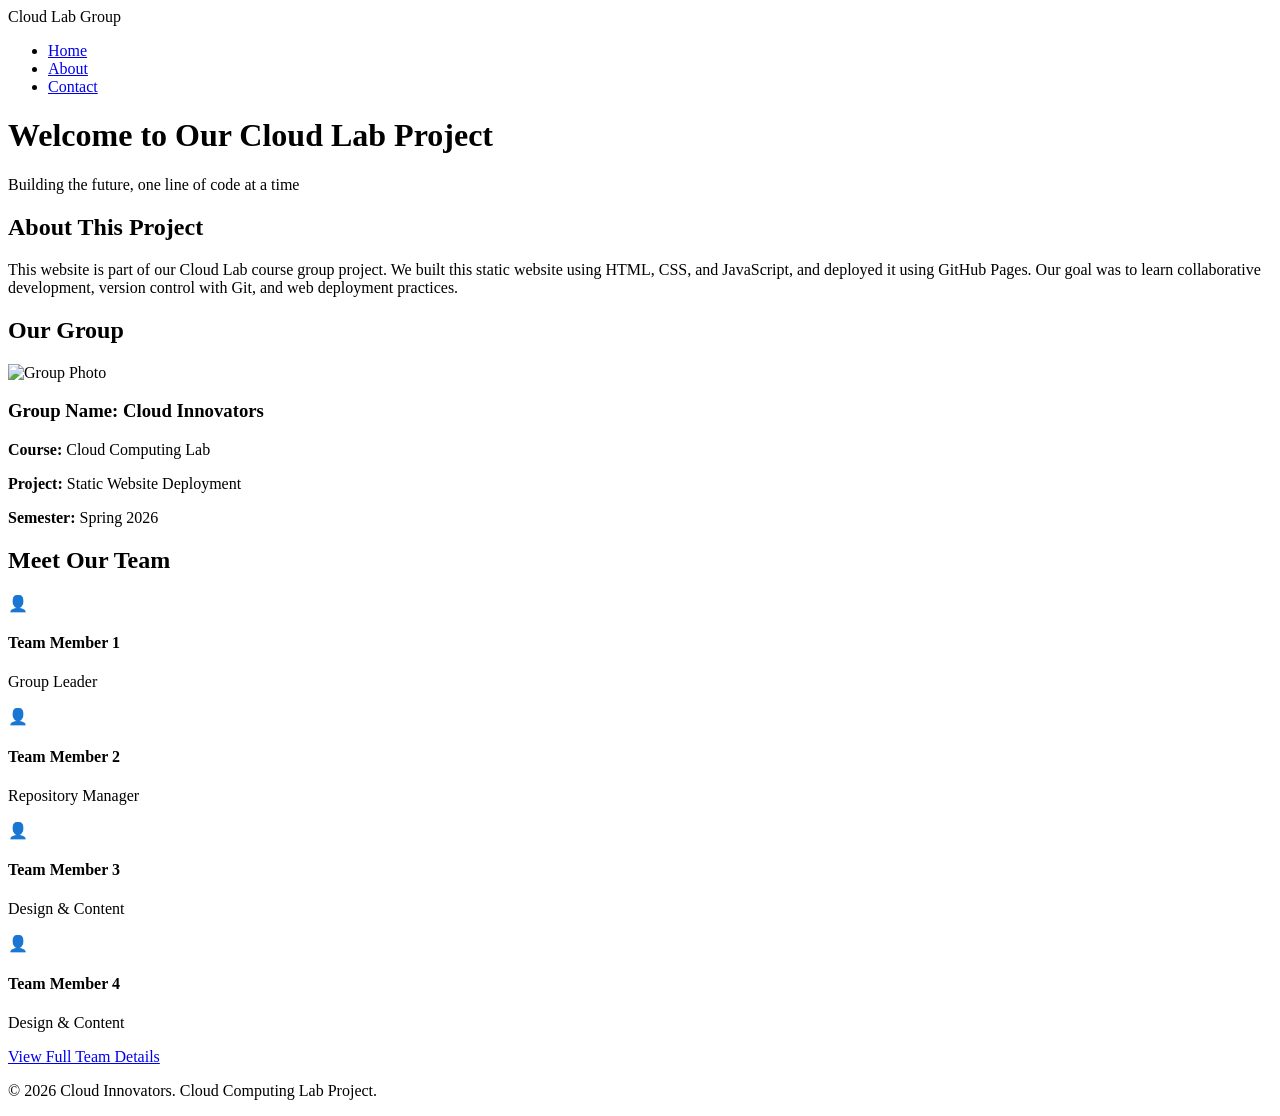
==== index.html @ 846808b0 "Add Home page" ====
<!-- index.html - Home Page -->
<!DOCTYPE html>
<html lang="en">
<head>
    <meta charset="UTF-8">
    <meta name="viewport" content="width=device-width, initial-scale=1.0">
    <title>Cloud Lab Group Project - Home</title>
    <link rel="stylesheet" href="style.css">
</head>
<body>
    <nav class="navbar">
        <div class="nav-brand">Cloud Lab Group</div>
        <ul class="nav-links">
            <li><a href="index.html" class="active">Home</a></li>
            <li><a href="about.html">About</a></li>
            <li><a href="contact.html">Contact</a></li>
        </ul>
    </nav>

    <header class="hero">
        <div class="hero-content">
            <h1>Welcome to Our Cloud Lab Project</h1>
            <p class="subtitle">Building the future, one line of code at a time</p>
        </div>
    </header>

    <main class="container">
        <section class="project-info">
            <h2>About This Project</h2>
            <p>This website is part of our Cloud Lab course group project. We built this static website using HTML, CSS, and JavaScript, and deployed it using GitHub Pages. Our goal was to learn collaborative development, version control with Git, and web deployment practices.</p>
        </section>

        <section class="group-info">
            <h2>Our Group</h2>
            <div class="group-card">
                <img src="images/group-photo.jpg" alt="Group Photo" class="group-image">
                <div class="group-details">
                    <h3>Group Name: <span class="highlight">Cloud Innovators</span></h3>
                    <p><strong>Course:</strong> Cloud Computing Lab</p>
                    <p><strong>Project:</strong> Static Website Deployment</p>
                    <p><strong>Semester:</strong> Spring 2026</p>
                </div>
            </div>
        </section>

        <section class="members-preview">
            <h2>Meet Our Team</h2>
            <div class="members-grid">
                <div class="member-card">
                    <div class="member-avatar">👤</div>
                    <h4>Team Member 1</h4>
                    <p>Group Leader</p>
                </div>
                <div class="member-card">
                    <div class="member-avatar">👤</div>
                    <h4>Team Member 2</h4>
                    <p>Repository Manager</p>
                </div>
                <div class="member-card">
                    <div class="member-avatar">👤</div>
                    <h4>Team Member 3</h4>
                    <p>Design & Content</p>
                </div>
                <div class="member-card">
                    <div class="member-avatar">👤</div>
                    <h4>Team Member 4</h4>
                    <p>Design & Content</p>
                </div>
            </div>
            <a href="about.html" class="btn">View Full Team Details</a>
        </section>
    </main>

    <footer class="footer">
        <p>&copy; 2026 Cloud Innovators. Cloud Computing Lab Project.</p>
    </footer>
</body>
</html>
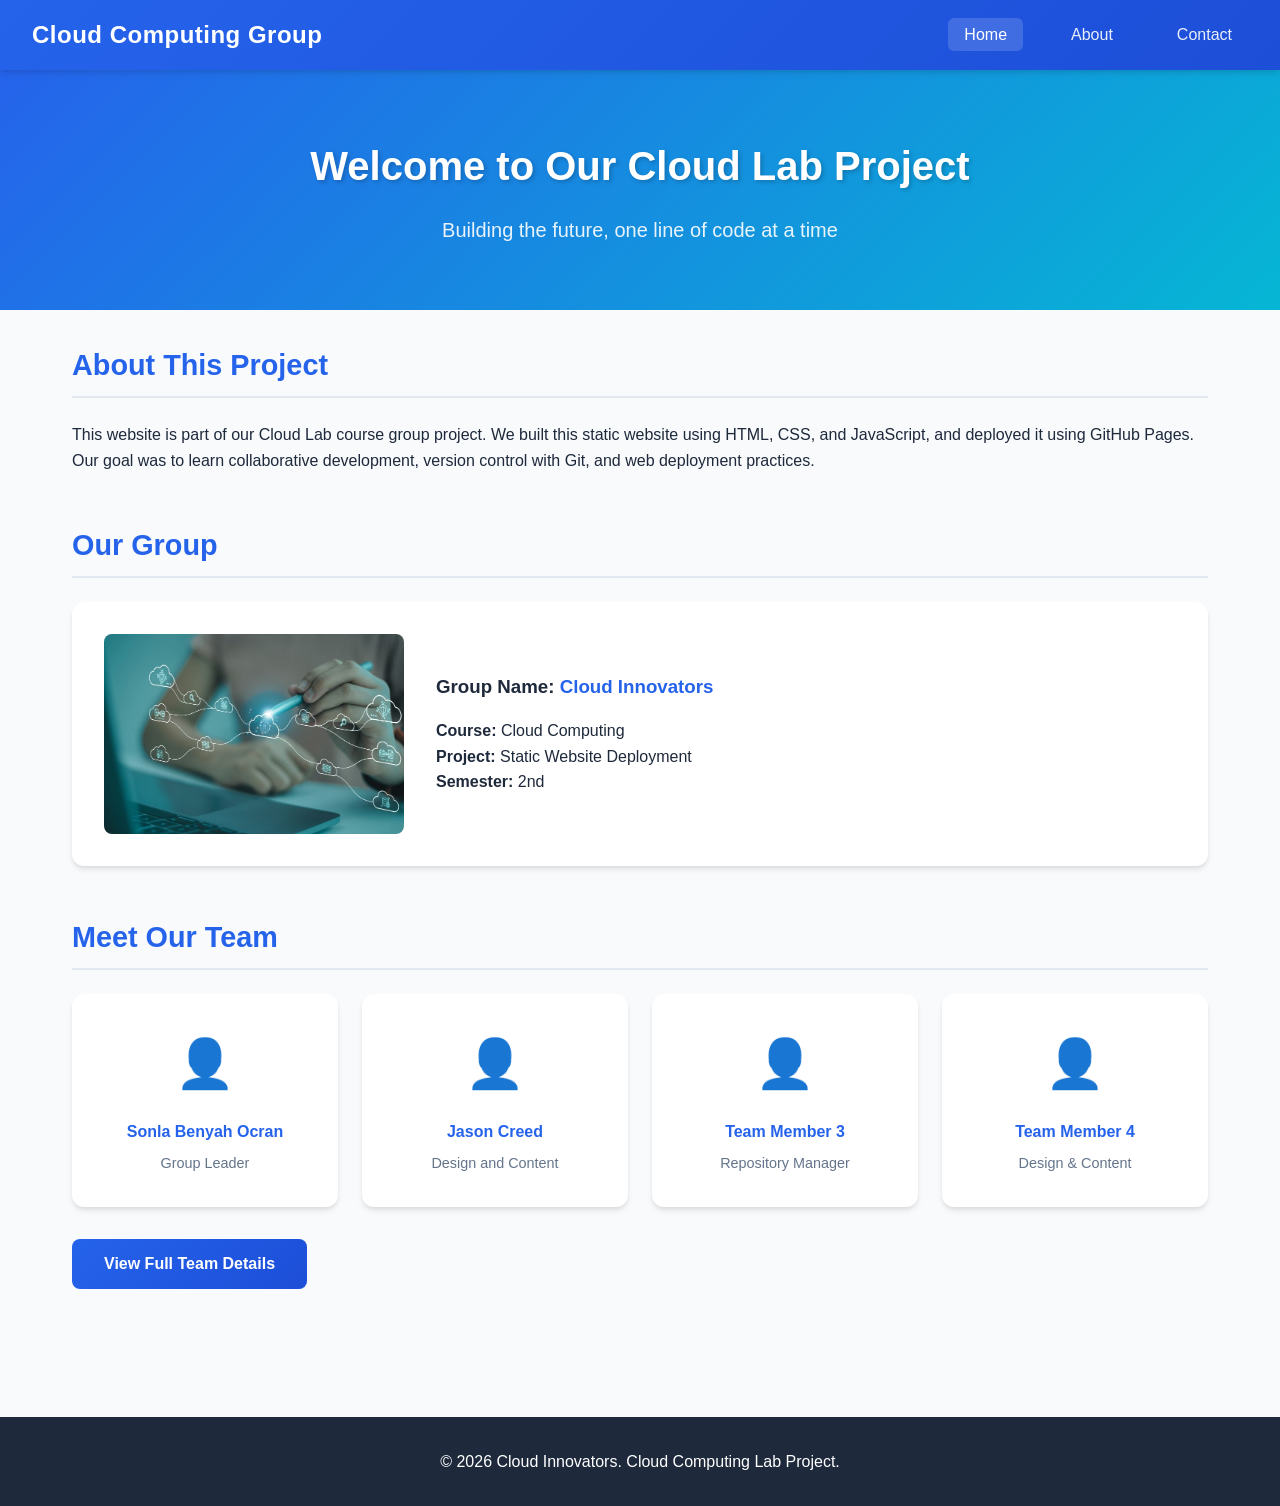
==== commit cb7a0ed9: "Update team and course details in index.html" ====
--- a/index.html
+++ b/index.html
@@ -9,7 +9,7 @@
 </head>
 <body>
     <nav class="navbar">
-        <div class="nav-brand">Cloud Lab Group</div>
+        <div class="nav-brand">Cloud Computing Group</div>
         <ul class="nav-links">
             <li><a href="index.html" class="active">Home</a></li>
             <li><a href="about.html">About</a></li>
@@ -36,9 +36,9 @@
                 <img src="images/group-photo.jpg" alt="Group Photo" class="group-image">
                 <div class="group-details">
                     <h3>Group Name: <span class="highlight">Cloud Innovators</span></h3>
-                    <p><strong>Course:</strong> Cloud Computing Lab</p>
+                    <p><strong>Course:</strong> Cloud Computing</p>
                     <p><strong>Project:</strong> Static Website Deployment</p>
-                    <p><strong>Semester:</strong> Spring 2026</p>
+                    <p><strong>Semester:</strong> 2nd </p>
                 </div>
             </div>
         </section>
@@ -48,18 +48,18 @@
             <div class="members-grid">
                 <div class="member-card">
                     <div class="member-avatar">👤</div>
-                    <h4>Team Member 1</h4>
+                    <h4>Sonla Benyah Ocran</h4>
                     <p>Group Leader</p>
                 </div>
                 <div class="member-card">
                     <div class="member-avatar">👤</div>
-                    <h4>Team Member 2</h4>
-                    <p>Repository Manager</p>
+                    <h4>Jason Creed</h4>
+                    <p>Design and Content</p>
                 </div>
                 <div class="member-card">
                     <div class="member-avatar">👤</div>
                     <h4>Team Member 3</h4>
-                    <p>Design & Content</p>
+                    <p>Repository Manager</p>
                 </div>
                 <div class="member-card">
                     <div class="member-avatar">👤</div>
--- a/style.css
+++ b/style.css
@@ -0,0 +1,441 @@
+/* style.css - Main Stylesheet */
+
+/* CSS Variables for easy customization */
+:root {
+    --primary-color: #2563eb;
+    --primary-dark: #1d4ed8;
+    --secondary-color: #64748b;
+    --accent-color: #06b6d4;
+    --bg-color: #f8fafc;
+    --card-bg: #ffffff;
+    --text-color: #1e293b;
+    --text-light: #64748b;
+    --border-color: #e2e8f0;
+    --shadow: 0 4px 6px -1px rgba(0, 0, 0, 0.1), 0 2px 4px -1px rgba(0, 0, 0, 0.06);
+    --shadow-lg: 0 10px 15px -3px rgba(0, 0, 0, 0.1), 0 4px 6px -2px rgba(0, 0, 0, 0.05);
+}
+
+/* Reset and Base Styles */
+* {
+    margin: 0;
+    padding: 0;
+    box-sizing: border-box;
+}
+
+body {
+    font-family: 'Segoe UI', Tahoma, Geneva, Verdana, sans-serif;
+    line-height: 1.6;
+    color: var(--text-color);
+    background-color: var(--bg-color);
+}
+
+/* Navigation */
+.navbar {
+    background: linear-gradient(135deg, var(--primary-color), var(--primary-dark));
+    padding: 1rem 2rem;
+    display: flex;
+    justify-content: space-between;
+    align-items: center;
+    box-shadow: var(--shadow);
+    position: sticky;
+    top: 0;
+    z-index: 100;
+}
+
+.nav-brand {
+    color: white;
+    font-size: 1.5rem;
+    font-weight: bold;
+    letter-spacing: 0.5px;
+}
+
+.nav-links {
+    display: flex;
+    list-style: none;
+    gap: 2rem;
+}
+
+.nav-links a {
+    color: rgba(255, 255, 255, 0.9);
+    text-decoration: none;
+    font-weight: 500;
+    padding: 0.5rem 1rem;
+    border-radius: 0.375rem;
+    transition: all 0.3s ease;
+}
+
+.nav-links a:hover,
+.nav-links a.active {
+    color: white;
+    background-color: rgba(255, 255, 255, 0.15);
+}
+
+/* Hero Section */
+.hero {
+    background: linear-gradient(135deg, var(--primary-color), var(--accent-color));
+    color: white;
+    padding: 4rem 2rem;
+    text-align: center;
+}
+
+.hero h1 {
+    font-size: 2.5rem;
+    margin-bottom: 1rem;
+    text-shadow: 2px 2px 4px rgba(0, 0, 0, 0.2);
+}
+
+.subtitle {
+    font-size: 1.25rem;
+    opacity: 0.9;
+}
+
+/* Main Container */
+.container {
+    max-width: 1200px;
+    margin: 0 auto;
+    padding: 2rem;
+}
+
+/* Page Title */
+.page-title {
+    text-align: center;
+    font-size: 2.5rem;
+    color: var(--primary-color);
+    margin-bottom: 2rem;
+    padding-bottom: 1rem;
+    border-bottom: 3px solid var(--accent-color);
+    display: inline-block;
+    width: 100%;
+}
+
+/* Sections */
+section {
+    margin-bottom: 3rem;
+}
+
+section h2 {
+    color: var(--primary-color);
+    font-size: 1.8rem;
+    margin-bottom: 1.5rem;
+    padding-bottom: 0.5rem;
+    border-bottom: 2px solid var(--border-color);
+}
+
+/* Cards */
+.group-card,
+.member-card,
+.info-box,
+.contact-item {
+    background: var(--card-bg);
+    border-radius: 0.75rem;
+    box-shadow: var(--shadow);
+    overflow: hidden;
+}
+
+/* Group Info on Home */
+.group-card {
+    display: flex;
+    gap: 2rem;
+    padding: 2rem;
+    align-items: center;
+}
+
+.group-image {
+    width: 300px;
+    height: 200px;
+    object-fit: cover;
+    border-radius: 0.5rem;
+    background-color: var(--border-color);
+}
+
+.group-details h3 {
+    margin-bottom: 1rem;
+    color: var(--text-color);
+}
+
+.highlight {
+    color: var(--primary-color);
+}
+
+/* Members Grid */
+.members-grid {
+    display: grid;
+    grid-template-columns: repeat(auto-fit, minmax(200px, 1fr));
+    gap: 1.5rem;
+    margin-bottom: 2rem;
+}
+
+.member-card {
+    padding: 2rem;
+    text-align: center;
+    transition: transform 0.3s ease, box-shadow 0.3s ease;
+}
+
+.member-card:hover {
+    transform: translateY(-5px);
+    box-shadow: var(--shadow-lg);
+}
+
+.member-avatar {
+    font-size: 3rem;
+    margin-bottom: 1rem;
+}
+
+.member-card h4 {
+    color: var(--primary-color);
+    margin-bottom: 0.5rem;
+}
+
+.member-card p {
+    color: var(--text-light);
+    font-size: 0.9rem;
+}
+
+/* Buttons */
+.btn,
+.btn-submit {
+    display: inline-block;
+    background: linear-gradient(135deg, var(--primary-color), var(--primary-dark));
+    color: white;
+    padding: 0.75rem 2rem;
+    border-radius: 0.5rem;
+    text-decoration: none;
+    font-weight: 600;
+    border: none;
+    cursor: pointer;
+    transition: transform 0.2s ease, box-shadow 0.2s ease;
+}
+
+.btn:hover,
+.btn-submit:hover {
+    transform: translateY(-2px);
+    box-shadow: var(--shadow-lg);
+}
+
+/* About Page Specific */
+.info-box {
+    padding: 2rem;
+    margin-bottom: 2rem;
+}
+
+.info-box p {
+    margin-bottom: 0.75rem;
+    font-size: 1.1rem;
+}
+
+.info-box strong {
+    color: var(--primary-color);
+}
+
+.members-list {
+    display: flex;
+    flex-direction: column;
+    gap: 1.5rem;
+}
+
+.member-detail {
+    display: flex;
+    gap: 1.5rem;
+    background: var(--card-bg);
+    padding: 1.5rem;
+    border-radius: 0.75rem;
+    box-shadow: var(--shadow);
+    transition: transform 0.3s ease;
+}
+
+.member-detail:hover {
+    transform: translateX(10px);
+}
+
+.member-icon {
+    font-size: 2.5rem;
+    min-width: 60px;
+    display: flex;
+    align-items: center;
+    justify-content: center;
+}
+
+.member-info h3 {
+    color: var(--primary-color);
+    margin-bottom: 0.25rem;
+}
+
+.role {
+    color: var(--accent-color);
+    font-weight: 600;
+    margin-bottom: 0.5rem;
+    text-transform: uppercase;
+    font-size: 0.85rem;
+    letter-spacing: 0.5px;
+}
+
+.goals-list {
+    list-style: none;
+    padding: 0;
+}
+
+.goals-list li {
+    background: var(--card-bg);
+    padding: 1rem 1.5rem;
+    margin-bottom: 0.75rem;
+    border-radius: 0.5rem;
+    box-shadow: var(--shadow);
+    position: relative;
+    padding-left: 2.5rem;
+}
+
+.goals-list li::before {
+    content: "✓";
+    position: absolute;
+    left: 1rem;
+    color: var(--accent-color);
+    font-weight: bold;
+}
+
+/* Contact Page */
+.contact-grid {
+    display: grid;
+    grid-template-columns: 1fr 1fr;
+    gap: 3rem;
+}
+
+.contact-info h2,
+.contact-form-container h2 {
+    margin-bottom: 1.5rem;
+}
+
+.contact-details {
+    display: flex;
+    flex-direction: column;
+    gap: 1.5rem;
+    margin-top: 2rem;
+}
+
+.contact-item {
+    display: flex;
+    gap: 1rem;
+    padding: 1.5rem;
+    align-items: flex-start;
+}
+
+.contact-item .icon {
+    font-size: 1.5rem;
+    min-width: 40px;
+}
+
+.contact-item h4 {
+    color: var(--primary-color);
+    margin-bottom: 0.25rem;
+}
+
+.contact-item a {
+    color: var(--accent-color);
+    text-decoration: none;
+}
+
+.contact-item a:hover {
+    text-decoration: underline;
+}
+
+/* Contact Form */
+.contact-form {
+    background: var(--card-bg);
+    padding: 2rem;
+    border-radius: 0.75rem;
+    box-shadow: var(--shadow);
+}
+
+.form-group {
+    margin-bottom: 1.5rem;
+}
+
+.form-group label {
+    display: block;
+    margin-bottom: 0.5rem;
+    color: var(--text-color);
+    font-weight: 600;
+}
+
+.form-group input,
+.form-group textarea {
+    width: 100%;
+    padding: 0.75rem;
+    border: 2px solid var(--border-color);
+    border-radius: 0.5rem;
+    font-family: inherit;
+    font-size: 1rem;
+    transition: border-color 0.3s ease;
+}
+
+.form-group input:focus,
+.form-group textarea:focus {
+    outline: none;
+    border-color: var(--primary-color);
+}
+
+.btn-submit {
+    width: 100%;
+    font-size: 1.1rem;
+    padding: 1rem;
+}
+
+/* Footer */
+.footer {
+    background: var(--text-color);
+    color: white;
+    text-align: center;
+    padding: 2rem;
+    margin-top: 3rem;
+}
+
+/* Responsive Design */
+@media (max-width: 768px) {
+    .navbar {
+        flex-direction: column;
+        gap: 1rem;
+    }
+
+    .nav-links {
+        gap: 1rem;
+    }
+
+    .hero h1 {
+        font-size: 1.8rem;
+    }
+
+    .group-card {
+        flex-direction: column;
+        text-align: center;
+    }
+
+    .group-image {
+        width: 100%;
+        height: auto;
+    }
+
+    .contact-grid {
+        grid-template-columns: 1fr;
+    }
+
+    .member-detail {
+        flex-direction: column;
+        text-align: center;
+    }
+
+    .members-grid {
+        grid-template-columns: 1fr;
+    }
+}
+
+/* Utility Classes */
+.text-center {
+    text-align: center;
+}
+
+.mt-2 {
+    margin-top: 2rem;
+}
+
+.mb-2 {
+    margin-bottom: 2rem;
+}
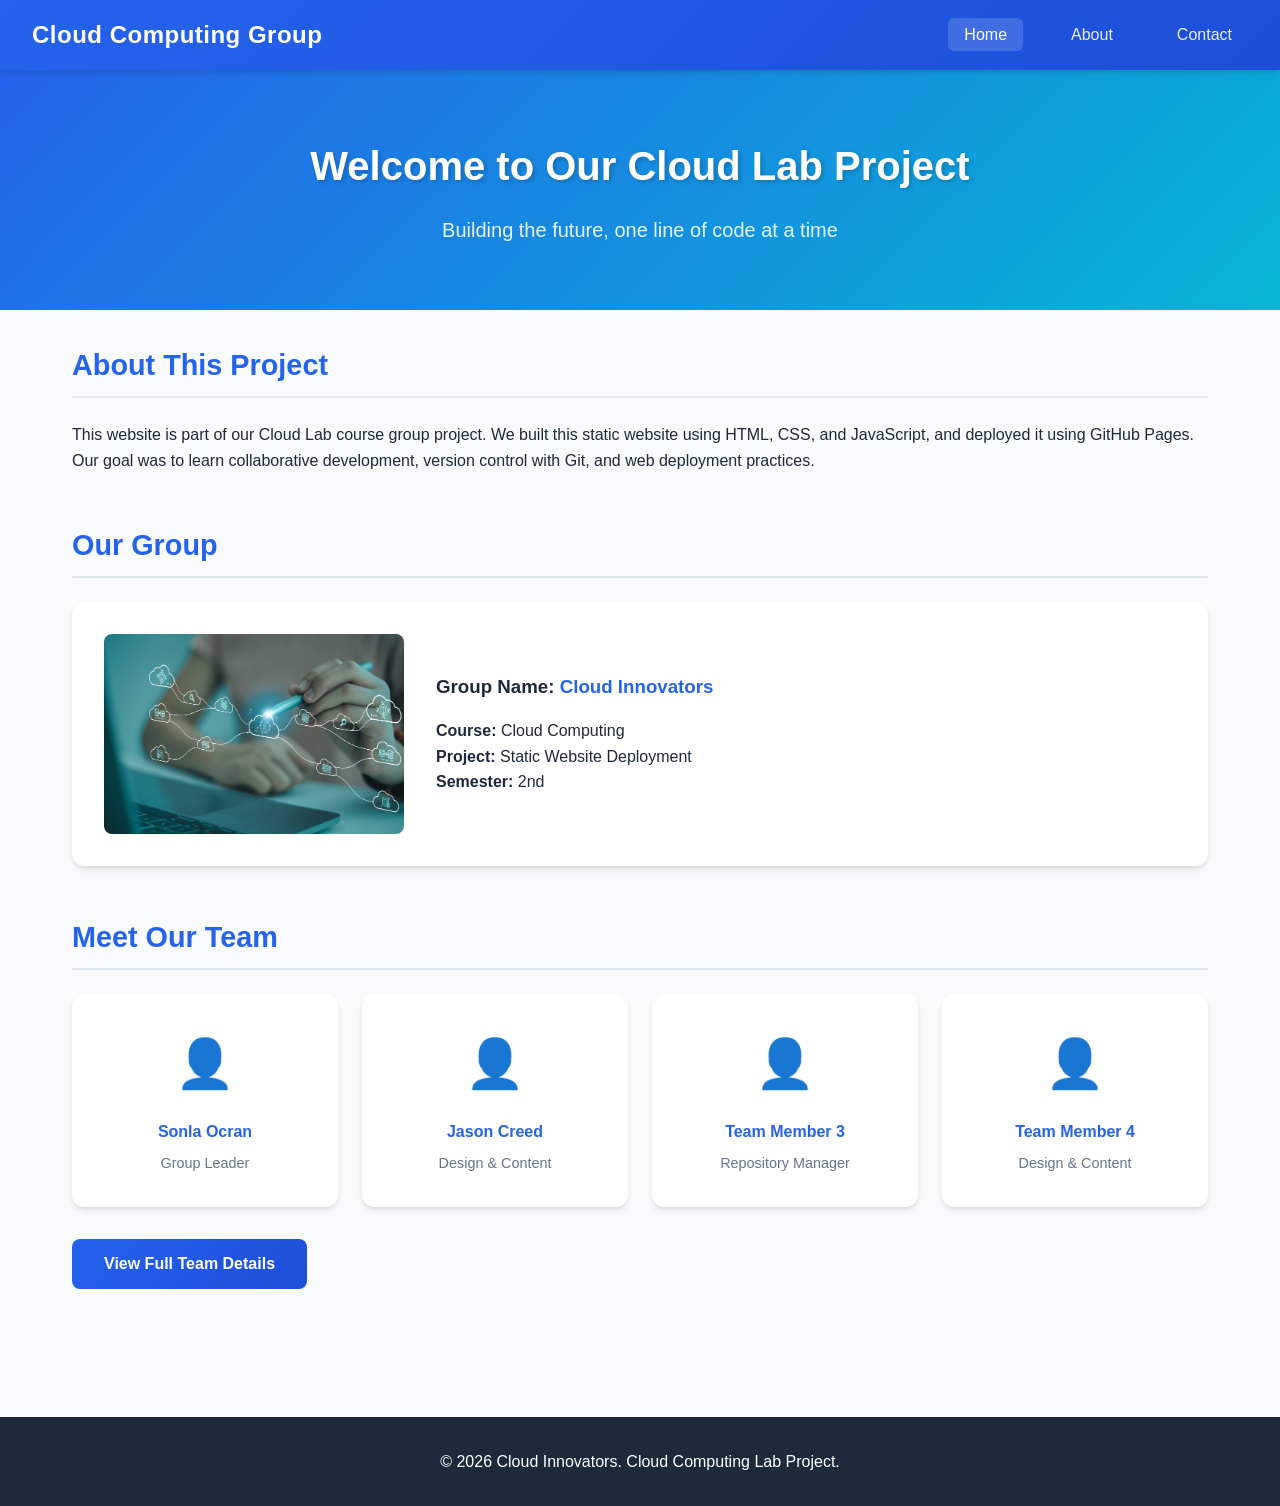
==== commit 7d778683: "Update team member names and roles in index.html" ====
--- a/index.html
+++ b/index.html
@@ -48,13 +48,13 @@
             <div class="members-grid">
                 <div class="member-card">
                     <div class="member-avatar">👤</div>
-                    <h4>Sonla Benyah Ocran</h4>
+                    <h4>Sonla Ocran</h4>
                     <p>Group Leader</p>
                 </div>
                 <div class="member-card">
                     <div class="member-avatar">👤</div>
                     <h4>Jason Creed</h4>
-                    <p>Design and Content</p>
+                    <p>Design & Content</p>
                 </div>
                 <div class="member-card">
                     <div class="member-avatar">👤</div>
